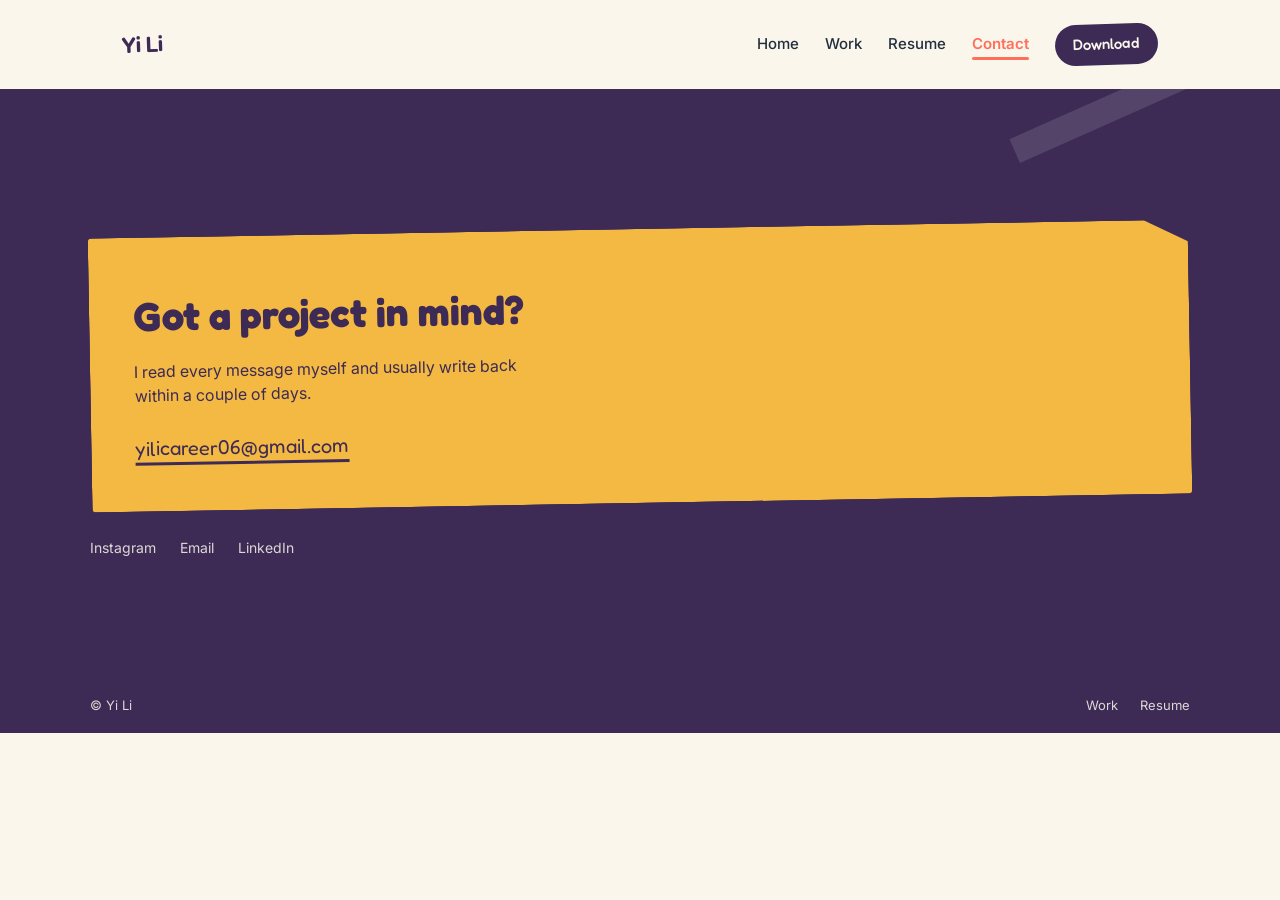
==== contact.html @ 8030fc18 "Changing Portfolio New Portfolio Look" ====
<!DOCTYPE html>
<html lang="en">
<head>
<meta charset="UTF-8">
<meta name="viewport" content="width=device-width, initial-scale=1.0">
<title>Contact — Yi Li</title>
<link rel="stylesheet" href="styles.css">
</head>
<body>

<div class="top-ribbon"><span class="fill"></span><span class="gray"></span><span class="coral"></span></div>

<nav>
  <a class="nav-mark" href="home.html">Yi Li</a>
  <div class="nav-links">
    <a href="home.html">Home</a>
    <a href="work.html">Work</a>
    <a href="resume.html">Resume</a>
    <a href="contact.html" class="active">Contact</a>
    <a class="resume-btn" href="./assets/Yi_Li_Resume_Updated (1).pdf" download>Download</a>
  </div>
</nav>

<main>
  <section class="contact-section">
    <div class="accent-stripe"></div>
    <div class="note">
      <h2>Got a project in mind?</h2>
      <p>I read every message myself and usually write back within a couple of days.</p>
      <a class="email" href="mailto:hello@samrivera.design">yilicareer06@gmail.com</a>
    </div>
    <div class="contact-social">
      <a href="#">Instagram</a>
      <a href="#">Email</a>
      <a href="#">LinkedIn</a>
    </div>
  </section>
</main>

<footer class="slim-footer">
  <div class="slim-footer-inner">
    <span>&copy; Yi Li</span>
    <div>
      <a href="work.html">Work</a>
      <a href="resume.html">Resume</a>
    </div>
  </div>
</footer>

</body>
</html>
---- styles.css ----
@import url('https://fonts.googleapis.com/css2?family=Fredoka:wght@400;500;600;700&family=Inter:wght@400;500;600&display=swap');

:root {
  --paper: #FAF6EC;
  --wall: #EFE7D8;
  --ink: #22303C;
  --marigold: #F4B942;
  --coral: #FF6F59;
  --teal: #2FA89E;
  --plum: #3D2B56;
  --muted: #6B6153;
}

* { box-sizing: border-box; margin: 0; padding: 0; }
html { scroll-behavior: smooth; }
body {
  font-family: 'Inter', sans-serif;
  background: var(--paper);
  color: var(--ink);
  line-height: 1.5;
  overflow-x: hidden;
}
.wrap { max-width: 1100px; margin: 0 auto; padding: 32px 0px 32px 0px; }

--- TOP RIBBON ---
.top-ribbon { display: flex; height: 10px; width: 100%; }
.top-ribbon .fill { flex: 1; background: var(--paper); }
.top-ribbon .gray { width: 140px; background: #D8CFC0; }
.top-ribbon .coral { width: 220px; background: var(--coral); }

/* --- NAV --- */
nav {
  display: flex;
  justify-content: space-between;
  align-items: center;
  padding: 24px 32px;
  max-width: 1100px;
  margin: 0 auto;
  width: 100%;
}
.nav-mark {
  font-family: 'Fredoka', sans-serif;
  font-weight: 600;
  font-size: 22px;
  color: var(--plum);
  transform: rotate(-2deg);
  display: inline-block;
  text-decoration: none;
}
.nav-links { display: flex; align-items: center; gap: 26px; }
.nav-links a {
  color: var(--ink);
  text-decoration: none;
  font-weight: 500;
  font-size: 15px;
  position: relative;
}
.nav-links a.active { color: var(--coral); font-weight: 600; }
.nav-links a:not(.resume-btn)::after {
  content: '';
  position: absolute;
  left: 0; bottom: -4px;
  width: 0%; height: 3px;
  background: var(--coral);
  border-radius: 2px;
  transition: width 0.25s ease;
}
.nav-links a:not(.resume-btn):hover::after { width: 100%; }
.nav-links a.active::after { width: 100%; }
.resume-btn {
  background: var(--plum);
  color: var(--paper) !important;
  padding: 9px 18px;
  border-radius: 30px;
  font-family: 'Fredoka', sans-serif;
  font-weight: 500;
  transform: rotate(-2deg);
  transition: transform 0.2s ease;
  display: inline-block;
}
.resume-btn:hover { transform: rotate(0deg); }

/* --- HERO --- */
.hero {
  position: relative;
  overflow: hidden;
  display: flex;
  align-items: center;
  justify-content: flex-end;
  min-height: 560px;
  max-width: 1300px;
  margin: 0 auto;
  padding: 40px 48px;
}
.hero .pill {
  position: absolute; left: -160px; top: 46%; transform: translateY(-50%);
  width: 440px; height: 270px; background: var(--coral); border-radius: 140px;
}
.hero .blob {
  position: absolute; right: -130px; bottom: -150px;
  width: 360px; height: 360px; background: var(--teal); border-radius: 50%;
}
.hero .dot {
  position: absolute; left: 40%; top: 12%;
  width: 44px; height: 44px; border-radius: 50%; background: var(--marigold);
}
.hero-content { position: relative; z-index: 2; width: 54%; min-width: 320px; }
.hero-content h1 {
  font-family: 'Fredoka', sans-serif;
  font-size: clamp(38px, 5vw, 64px);
  font-weight: 700;
  color: var(--plum);
  line-height: 1.05;
  margin-bottom: 14px;
}
.hero-content .tagline { font-family: 'Fredoka', sans-serif; font-size: 20px; color: var(--coral); margin-bottom: 18px; }
.hero-content .hero-sub { font-size: 16px; max-width: 42ch; color: #2b2114; }

/* --- PAGE HEADER (non-hero pages) --- */
.page-header { max-width: 1100px; margin: 0 auto; padding: 70px 32px 10px; }
.page-header h1 {
  font-family: 'Fredoka', sans-serif;
  font-size: clamp(32px, 4.5vw, 48px);
  font-weight: 700;
  color: var(--plum);
  margin-bottom: 10px;
}

/* --- SECTION LABELS --- */
.section-label { font-family: 'Fredoka', sans-serif; font-size: 28px; font-weight: 600; color: var(--plum); margin-bottom: 8px; }
.section-sub { color: var(--muted); margin-bottom: 32px; max-width: 55ch; }

/* --- CATEGORY FILTER --- */
.filter-row { display: flex; flex-wrap: wrap; gap: 10px; margin-bottom: 40px; }
.filter-btn {
  font-family: 'Fredoka', sans-serif; font-size: 14px; font-weight: 500;
  padding: 8px 18px; border-radius: 30px; border: 2px solid var(--plum);
  background: transparent; color: var(--plum); cursor: pointer;
  transition: background 0.2s ease, color 0.2s ease, transform 0.2s ease;
}
.filter-btn:hover { transform: translateY(-2px); }
.filter-btn.active { background: var(--plum); color: var(--paper); }

/* --- WORK GRID --- */
#work-grid-section { margin-bottom: 90px; }
.work-grid { display: grid; grid-template-columns: repeat(3, 1fr); gap: 28px; }
.work-card {
  position: relative; border-radius: 14px; aspect-ratio: 4 / 3;
  display: flex; align-items: center; justify-content: center; overflow: hidden;
  box-shadow: 0 10px 20px -8px rgba(0,0,0,0.18);
  transition: transform 0.2s ease, box-shadow 0.2s ease;
}
.work-card:hover { transform: translateY(-5px); box-shadow: 0 16px 28px -8px rgba(0,0,0,0.22); }
.work-card.is-hidden { display: none; }
.work-card h3 { font-family: 'Fredoka', sans-serif; font-size: 20px; font-weight: 600; color: white; text-align: center; padding: 0 18px; }
.work-card .meta-bar { position: absolute; bottom: 0; left: 0; right: 0; background: rgba(0,0,0,0.2); color: white; font-size: 12px; font-style: italic; padding: 9px 14px; }

/* --- ABOUT / SKILLS --- */
.about { display: grid; grid-template-columns: 1fr 1fr; gap: 60px; margin-bottom: 100px; align-items: start; }
.about-text p { margin-bottom: 16px; max-width: 48ch; color: #3a3226; }
.about-text .squiggle {
  text-decoration: none;
  background-image: url("data:image/svg+xml,%3Csvg xmlns='http://www.w3.org/2000/svg' viewBox='0 0 100 10' preserveAspectRatio='none'%3E%3Cpath d='M0 5 Q 5 0, 10 5 T 20 5 T 30 5 T 40 5 T 50 5 T 60 5 T 70 5 T 80 5 T 90 5 T 100 5' stroke='%23FF6F59' stroke-width='2' fill='none'/%3E%3C/svg%3E");
  background-repeat: repeat-x; background-position: bottom; background-size: 40px 8px;
  padding-bottom: 3px; color: inherit;
}
.sticker-cloud { display: flex; flex-wrap: wrap; gap: 14px; align-content: flex-start; }
.sticker { font-family: 'Fredoka', sans-serif; font-size: 14px; font-weight: 500; padding: 10px 18px; border-radius: 40px; color: white; }
.sticker:nth-child(4n+1) { background: var(--coral); transform: rotate(-4deg); }
.sticker:nth-child(4n+2) { background: var(--teal); transform: rotate(3deg); }
.sticker:nth-child(4n+3) { background: var(--plum); transform: rotate(-2deg); }
.sticker:nth-child(4n+4) { background: var(--marigold); color: var(--plum); transform: rotate(2deg); }

/* --- RESUME + TOOLKIT --- */
.resume-toolkit { margin-bottom: 90px; }
.rt-grid { display: grid; grid-template-columns: 1fr 1.3fr; gap: 60px; align-items: start; }
.resume-panel h3 { font-family: 'Fredoka', sans-serif; font-size: 19px; font-weight: 600; color: var(--plum); margin-bottom: 14px; }
.resume-placeholder {
  background: var(--wall); border-radius: 14px; height: 320px;
  display: flex; align-items: center; justify-content: center; text-align: center;
  color: var(--muted); font-style: italic; font-size: 14px; padding: 20px;
}
.resume-btn-inline {
  margin-top: 18px; display: inline-block; background: var(--plum); color: var(--paper);
  padding: 10px 22px; border-radius: 30px; text-decoration: none;
  font-family: 'Fredoka', sans-serif; font-weight: 500; transition: transform 0.2s ease;
}
.resume-btn-inline:hover { transform: translateY(-2px); }
.tool-circles { display: flex; flex-wrap: wrap; gap: 26px; }
.tool { width: 100px; display: flex; flex-direction: column; align-items: center; gap: 8px; }
.tool-badge {
  width: 66px; height: 66px; border-radius: 50%; display: flex; align-items: center; justify-content: center;
  font-family: 'Fredoka', sans-serif; font-weight: 600; font-size: 19px; color: white;
  box-shadow: 4px 5px 0 rgba(0,0,0,0.15); transition: transform 0.2s ease;
}
.tool:nth-child(6n+1) .tool-badge { background: var(--coral); }
.tool:nth-child(6n+2) .tool-badge { background: var(--teal); }
.tool:nth-child(6n+3) .tool-badge { background: var(--plum); }
.tool:nth-child(6n+4) .tool-badge { background: var(--marigold); color: var(--plum); }
.tool:nth-child(6n+5) .tool-badge { background: var(--coral); }
.tool:nth-child(6n+6) .tool-badge { background: var(--teal); }
.tool:hover .tool-badge { transform: translateY(-4px); }
.tool span.label { font-size: 13px; color: var(--muted); text-align: center; }

/* --- CONTACT (big CTA) --- */
.contact-section { background: var(--plum); color: var(--paper); padding: 140px 32px 120px; position: relative; overflow: hidden; }
.contact-section .accent-stripe {
  position: absolute; top: -20px; right: -60px; width: 340px; height: 26px;
  background: rgba(250, 246, 236, 0.12); transform: rotate(-24deg);
}
.note {
  max-width: 1100px; margin: 0 auto; background: var(--marigold); color: var(--plum);
  border-radius: 4px; padding: 48px 44px; position: relative; transform: rotate(-1deg);
  clip-path: polygon(0 0, 96% 0, 100% 8%, 100% 100%, 0 100%);
}
.note h2 { font-family: 'Fredoka', sans-serif; font-size: clamp(28px, 4vw, 40px); margin-bottom: 14px; }
.note p { max-width: 42ch; margin-bottom: 26px; }
.note a.email {
  font-family: 'Fredoka', sans-serif; font-size: 20px; color: var(--plum);
  text-decoration: none; border-bottom: 3px solid var(--plum); padding-bottom: 2px;
}
.contact-social { max-width: 1100px; margin: 34px auto 0; display: flex; gap: 24px; font-size: 14px; opacity: 0.85; position: relative; }
.contact-social a { color: var(--paper); text-decoration: none; }

/* --- SLIM FOOTER (every page) --- */
.slim-footer { background: var(--plum); color: var(--paper); padding: 18px 32px; }
.slim-footer-inner {
  max-width: 1100px; margin: 0 auto; display: flex; justify-content: space-between;
  align-items: center; flex-wrap: wrap; gap: 10px; font-size: 13px; opacity: 0.85;
}
.slim-footer-inner a { color: var(--paper); text-decoration: none; margin-left: 18px; }
.slim-footer-inner a:first-child { margin-left: 0; }

@media (max-width: 760px) {
  .hero { justify-content: center; text-align: center; min-height: auto; padding: 60px 24px 80px; }
  .hero-content { width: 100%; }
  .hero .pill, .hero .blob, .hero .dot { display: none; }
  .work-grid { grid-template-columns: 1fr; }
  .about { grid-template-columns: 1fr; }
  .rt-grid { grid-template-columns: 1fr; }
  nav { flex-direction: column; gap: 14px; }
  .slim-footer-inner { flex-direction: column; text-align: center; }
}

a:focus-visible, button:focus-visible { outline: 3px solid var(--coral); outline-offset: 3px; }
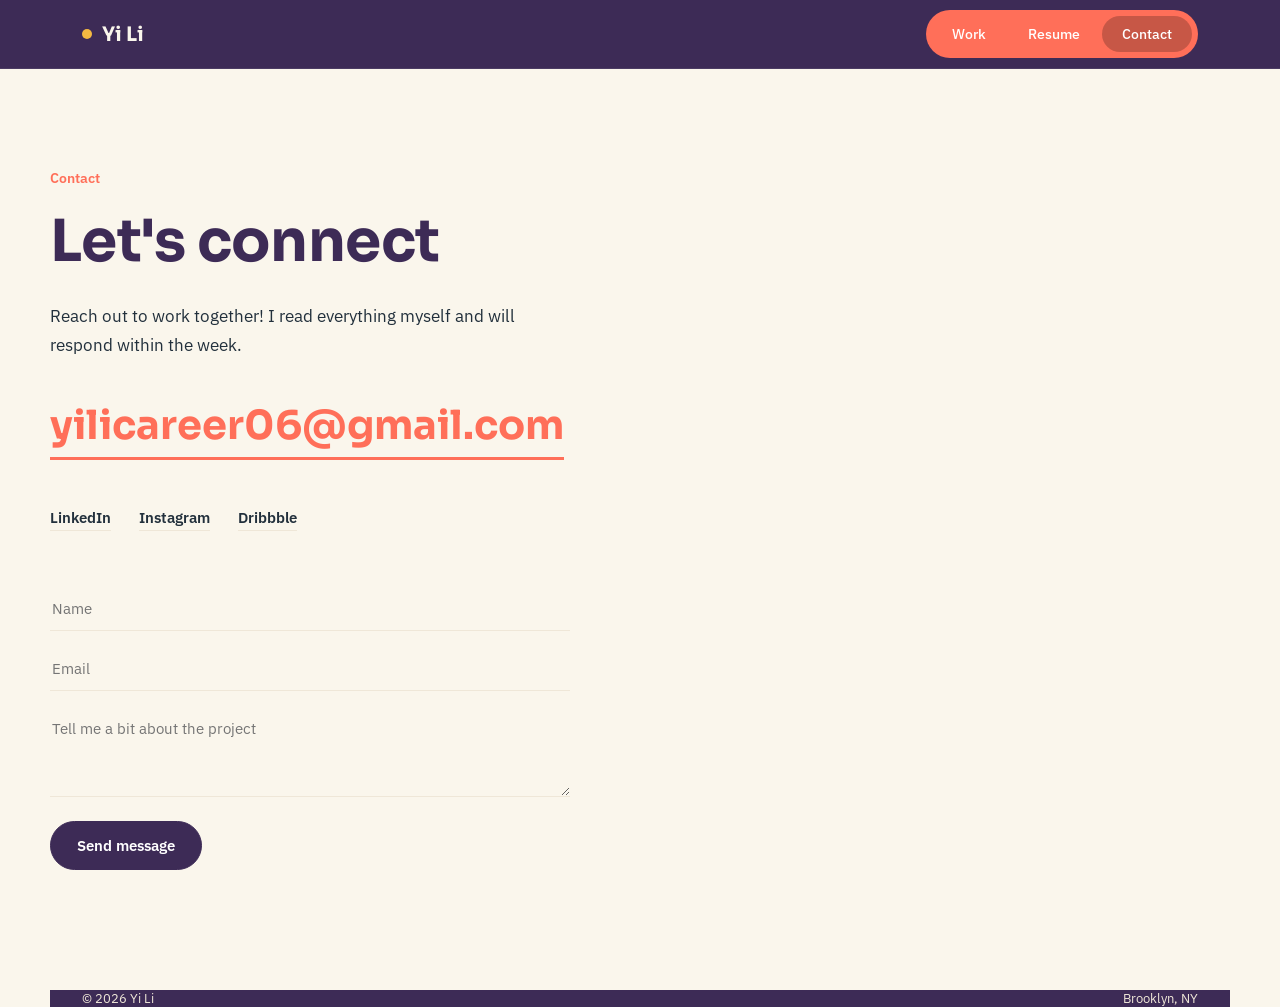
==== commit 01952f84: "New Style" ====
--- a/contact.html
+++ b/contact.html
@@ -4,48 +4,60 @@
 <meta charset="UTF-8">
 <meta name="viewport" content="width=device-width, initial-scale=1.0">
 <title>Contact — Yi Li</title>
+<link rel="preconnect" href="https://fonts.googleapis.com">
+<link rel="preconnect" href="https://fonts.gstatic.com" crossorigin>
+<link href="https://fonts.googleapis.com/css2?family=Sora:wght@400;500;600;700;800&family=IBM+Plex+Sans:wght@400;500;600&display=swap" rel="stylesheet">
 <link rel="stylesheet" href="styles.css">
 </head>
 <body>
 
-<div class="top-ribbon"><span class="fill"></span><span class="gray"></span><span class="coral"></span></div>
-
-<nav>
-  <a class="nav-mark" href="home.html">Yi Li</a>
-  <div class="nav-links">
-    <a href="home.html">Home</a>
-    <a href="work.html">Work</a>
-    <a href="resume.html">Resume</a>
-    <a href="contact.html" class="active">Contact</a>
-    <a class="resume-btn" href="./assets/Yi_Li_Resume_Updated (1).pdf" download>Download</a>
+<header class="topnav">
+  <div class="nav-inner">
+    <a class="brand" href="home.html"><span class="dot"></span>Yi Li</a>
+    <nav class="links">
+      <a href="work.html">Work</a>
+      <a href="resume.html">Resume</a>
+      <a href="contact.html" class="active">Contact</a>
+    </nav>
   </div>
-</nav>
+</header>
 
 <main>
-  <section class="contact-section">
-    <div class="accent-stripe"></div>
-    <div class="note">
-      <h2>Got a project in mind?</h2>
-      <p>I read every message myself and usually write back within a couple of days.</p>
-      <a class="email" href="mailto:hello@samrivera.design">yilicareer06@gmail.com</a>
+  <section class="page contact wrap">
+    <div class="section-label">Contact</div>
+    <h1>Let's connect</h1>
+    <p class="lead">Reach out to work together! I read everything myself and will respond within the week.</p>
+    <a class="email-link" href="mailto:yilicareer06@gmail.com">yilicareer06@gmail.com</a>
+    <div class="social-row">
+      <a href="#" target="_blank" rel="noopener">LinkedIn</a>
+      <a href="#" target="_blank" rel="noopener">Instagram</a>
+      <a href="#" target="_blank" rel="noopener">Dribbble</a>
     </div>
-    <div class="contact-social">
-      <a href="#">Instagram</a>
-      <a href="#">Email</a>
-      <a href="#">LinkedIn</a>
-    </div>
+    <form class="cf" onsubmit="return sendMail(event)">
+      <input type="text" placeholder="Name" id="cf-name" required>
+      <input type="email" placeholder="Email" id="cf-email" required>
+      <textarea placeholder="Tell me a bit about the project" id="cf-msg" required></textarea>
+      <button type="submit" class="btn primary">Send message</button>
+    </form>
   </section>
 </main>
 
-<footer class="slim-footer">
-  <div class="slim-footer-inner">
-    <span>&copy; Yi Li</span>
-    <div>
-      <a href="work.html">Work</a>
-      <a href="resume.html">Resume</a>
-    </div>
-  </div>
+<footer class="wrap">
+  <span>&copy; 2026 Yi Li</span>
+  <span>Brooklyn, NY</span>
 </footer>
+
+<script>
+function sendMail(e){
+  e.preventDefault();
+  const name = document.getElementById('cf-name').value;
+  const email = document.getElementById('cf-email').value;
+  const msg = document.getElementById('cf-msg').value;
+  const body = encodeURIComponent(`${msg}\n\n— ${name} (${email})`);
+  window.location.href = `mailto:hello@alexrivera.design?subject=Project inquiry&body=${body}`;
+  return false;
+}
+</script>
 
 </body>
 </html>
--- a/styles.css
+++ b/styles.css
@@ -1,245 +1,501 @@
-@import url('https://fonts.googleapis.com/css2?family=Fredoka:wght@400;500;600;700&family=Inter:wght@400;500;600&display=swap');
-
-:root {
-  --paper: #FAF6EC;
-  --wall: #EFE7D8;
-  --ink: #22303C;
-  --marigold: #F4B942;
-  --coral: #FF6F59;
-  --teal: #2FA89E;
-  --plum: #3D2B56;
-  --muted: #6B6153;
-}
-
-* { box-sizing: border-box; margin: 0; padding: 0; }
-html { scroll-behavior: smooth; }
-body {
-  font-family: 'Inter', sans-serif;
-  background: var(--paper);
-  color: var(--ink);
-  line-height: 1.5;
-  overflow-x: hidden;
-}
-.wrap { max-width: 1100px; margin: 0 auto; padding: 32px 0px 32px 0px; }
-
---- TOP RIBBON ---
-.top-ribbon { display: flex; height: 10px; width: 100%; }
-.top-ribbon .fill { flex: 1; background: var(--paper); }
-.top-ribbon .gray { width: 140px; background: #D8CFC0; }
-.top-ribbon .coral { width: 220px; background: var(--coral); }
-
-/* --- NAV --- */
-nav {
-  display: flex;
-  justify-content: space-between;
-  align-items: center;
-  padding: 24px 32px;
-  max-width: 1100px;
-  margin: 0 auto;
-  width: 100%;
-}
-.nav-mark {
-  font-family: 'Fredoka', sans-serif;
-  font-weight: 600;
-  font-size: 22px;
-  color: var(--plum);
-  transform: rotate(-2deg);
-  display: inline-block;
-  text-decoration: none;
-}
-.nav-links { display: flex; align-items: center; gap: 26px; }
-.nav-links a {
-  color: var(--ink);
-  text-decoration: none;
-  font-weight: 500;
-  font-size: 15px;
-  position: relative;
-}
-.nav-links a.active { color: var(--coral); font-weight: 600; }
-.nav-links a:not(.resume-btn)::after {
-  content: '';
-  position: absolute;
-  left: 0; bottom: -4px;
-  width: 0%; height: 3px;
-  background: var(--coral);
-  border-radius: 2px;
-  transition: width 0.25s ease;
-}
-.nav-links a:not(.resume-btn):hover::after { width: 100%; }
-.nav-links a.active::after { width: 100%; }
-.resume-btn {
-  background: var(--plum);
-  color: var(--paper) !important;
-  padding: 9px 18px;
-  border-radius: 30px;
-  font-family: 'Fredoka', sans-serif;
-  font-weight: 500;
-  transform: rotate(-2deg);
-  transition: transform 0.2s ease;
-  display: inline-block;
-}
-.resume-btn:hover { transform: rotate(0deg); }
-
-/* --- HERO --- */
-.hero {
-  position: relative;
-  overflow: hidden;
-  display: flex;
-  align-items: center;
-  justify-content: flex-end;
-  min-height: 560px;
-  max-width: 1300px;
-  margin: 0 auto;
-  padding: 40px 48px;
-}
-.hero .pill {
-  position: absolute; left: -160px; top: 46%; transform: translateY(-50%);
-  width: 440px; height: 270px; background: var(--coral); border-radius: 140px;
-}
-.hero .blob {
-  position: absolute; right: -130px; bottom: -150px;
-  width: 360px; height: 360px; background: var(--teal); border-radius: 50%;
-}
-.hero .dot {
-  position: absolute; left: 40%; top: 12%;
-  width: 44px; height: 44px; border-radius: 50%; background: var(--marigold);
-}
-.hero-content { position: relative; z-index: 2; width: 54%; min-width: 320px; }
-.hero-content h1 {
-  font-family: 'Fredoka', sans-serif;
-  font-size: clamp(38px, 5vw, 64px);
-  font-weight: 700;
-  color: var(--plum);
-  line-height: 1.05;
-  margin-bottom: 14px;
-}
-.hero-content .tagline { font-family: 'Fredoka', sans-serif; font-size: 20px; color: var(--coral); margin-bottom: 18px; }
-.hero-content .hero-sub { font-size: 16px; max-width: 42ch; color: #2b2114; }
-
-/* --- PAGE HEADER (non-hero pages) --- */
-.page-header { max-width: 1100px; margin: 0 auto; padding: 70px 32px 10px; }
-.page-header h1 {
-  font-family: 'Fredoka', sans-serif;
-  font-size: clamp(32px, 4.5vw, 48px);
-  font-weight: 700;
-  color: var(--plum);
-  margin-bottom: 10px;
-}
-
-/* --- SECTION LABELS --- */
-.section-label { font-family: 'Fredoka', sans-serif; font-size: 28px; font-weight: 600; color: var(--plum); margin-bottom: 8px; }
-.section-sub { color: var(--muted); margin-bottom: 32px; max-width: 55ch; }
-
-/* --- CATEGORY FILTER --- */
-.filter-row { display: flex; flex-wrap: wrap; gap: 10px; margin-bottom: 40px; }
-.filter-btn {
-  font-family: 'Fredoka', sans-serif; font-size: 14px; font-weight: 500;
-  padding: 8px 18px; border-radius: 30px; border: 2px solid var(--plum);
-  background: transparent; color: var(--plum); cursor: pointer;
-  transition: background 0.2s ease, color 0.2s ease, transform 0.2s ease;
-}
-.filter-btn:hover { transform: translateY(-2px); }
-.filter-btn.active { background: var(--plum); color: var(--paper); }
-
-/* --- WORK GRID --- */
-#work-grid-section { margin-bottom: 90px; }
-.work-grid { display: grid; grid-template-columns: repeat(3, 1fr); gap: 28px; }
-.work-card {
-  position: relative; border-radius: 14px; aspect-ratio: 4 / 3;
-  display: flex; align-items: center; justify-content: center; overflow: hidden;
-  box-shadow: 0 10px 20px -8px rgba(0,0,0,0.18);
-  transition: transform 0.2s ease, box-shadow 0.2s ease;
-}
-.work-card:hover { transform: translateY(-5px); box-shadow: 0 16px 28px -8px rgba(0,0,0,0.22); }
-.work-card.is-hidden { display: none; }
-.work-card h3 { font-family: 'Fredoka', sans-serif; font-size: 20px; font-weight: 600; color: white; text-align: center; padding: 0 18px; }
-.work-card .meta-bar { position: absolute; bottom: 0; left: 0; right: 0; background: rgba(0,0,0,0.2); color: white; font-size: 12px; font-style: italic; padding: 9px 14px; }
-
-/* --- ABOUT / SKILLS --- */
-.about { display: grid; grid-template-columns: 1fr 1fr; gap: 60px; margin-bottom: 100px; align-items: start; }
-.about-text p { margin-bottom: 16px; max-width: 48ch; color: #3a3226; }
-.about-text .squiggle {
-  text-decoration: none;
-  background-image: url("data:image/svg+xml,%3Csvg xmlns='http://www.w3.org/2000/svg' viewBox='0 0 100 10' preserveAspectRatio='none'%3E%3Cpath d='M0 5 Q 5 0, 10 5 T 20 5 T 30 5 T 40 5 T 50 5 T 60 5 T 70 5 T 80 5 T 90 5 T 100 5' stroke='%23FF6F59' stroke-width='2' fill='none'/%3E%3C/svg%3E");
-  background-repeat: repeat-x; background-position: bottom; background-size: 40px 8px;
-  padding-bottom: 3px; color: inherit;
-}
-.sticker-cloud { display: flex; flex-wrap: wrap; gap: 14px; align-content: flex-start; }
-.sticker { font-family: 'Fredoka', sans-serif; font-size: 14px; font-weight: 500; padding: 10px 18px; border-radius: 40px; color: white; }
-.sticker:nth-child(4n+1) { background: var(--coral); transform: rotate(-4deg); }
-.sticker:nth-child(4n+2) { background: var(--teal); transform: rotate(3deg); }
-.sticker:nth-child(4n+3) { background: var(--plum); transform: rotate(-2deg); }
-.sticker:nth-child(4n+4) { background: var(--marigold); color: var(--plum); transform: rotate(2deg); }
-
-/* --- RESUME + TOOLKIT --- */
-.resume-toolkit { margin-bottom: 90px; }
-.rt-grid { display: grid; grid-template-columns: 1fr 1.3fr; gap: 60px; align-items: start; }
-.resume-panel h3 { font-family: 'Fredoka', sans-serif; font-size: 19px; font-weight: 600; color: var(--plum); margin-bottom: 14px; }
-.resume-placeholder {
-  background: var(--wall); border-radius: 14px; height: 320px;
-  display: flex; align-items: center; justify-content: center; text-align: center;
-  color: var(--muted); font-style: italic; font-size: 14px; padding: 20px;
-}
-.resume-btn-inline {
-  margin-top: 18px; display: inline-block; background: var(--plum); color: var(--paper);
-  padding: 10px 22px; border-radius: 30px; text-decoration: none;
-  font-family: 'Fredoka', sans-serif; font-weight: 500; transition: transform 0.2s ease;
-}
-.resume-btn-inline:hover { transform: translateY(-2px); }
-.tool-circles { display: flex; flex-wrap: wrap; gap: 26px; }
-.tool { width: 100px; display: flex; flex-direction: column; align-items: center; gap: 8px; }
-.tool-badge {
-  width: 66px; height: 66px; border-radius: 50%; display: flex; align-items: center; justify-content: center;
-  font-family: 'Fredoka', sans-serif; font-weight: 600; font-size: 19px; color: white;
-  box-shadow: 4px 5px 0 rgba(0,0,0,0.15); transition: transform 0.2s ease;
-}
-.tool:nth-child(6n+1) .tool-badge { background: var(--coral); }
-.tool:nth-child(6n+2) .tool-badge { background: var(--teal); }
-.tool:nth-child(6n+3) .tool-badge { background: var(--plum); }
-.tool:nth-child(6n+4) .tool-badge { background: var(--marigold); color: var(--plum); }
-.tool:nth-child(6n+5) .tool-badge { background: var(--coral); }
-.tool:nth-child(6n+6) .tool-badge { background: var(--teal); }
-.tool:hover .tool-badge { transform: translateY(-4px); }
-.tool span.label { font-size: 13px; color: var(--muted); text-align: center; }
-
-/* --- CONTACT (big CTA) --- */
-.contact-section { background: var(--plum); color: var(--paper); padding: 140px 32px 120px; position: relative; overflow: hidden; }
-.contact-section .accent-stripe {
-  position: absolute; top: -20px; right: -60px; width: 340px; height: 26px;
-  background: rgba(250, 246, 236, 0.12); transform: rotate(-24deg);
-}
-.note {
-  max-width: 1100px; margin: 0 auto; background: var(--marigold); color: var(--plum);
-  border-radius: 4px; padding: 48px 44px; position: relative; transform: rotate(-1deg);
-  clip-path: polygon(0 0, 96% 0, 100% 8%, 100% 100%, 0 100%);
-}
-.note h2 { font-family: 'Fredoka', sans-serif; font-size: clamp(28px, 4vw, 40px); margin-bottom: 14px; }
-.note p { max-width: 42ch; margin-bottom: 26px; }
-.note a.email {
-  font-family: 'Fredoka', sans-serif; font-size: 20px; color: var(--plum);
-  text-decoration: none; border-bottom: 3px solid var(--plum); padding-bottom: 2px;
-}
-.contact-social { max-width: 1100px; margin: 34px auto 0; display: flex; gap: 24px; font-size: 14px; opacity: 0.85; position: relative; }
-.contact-social a { color: var(--paper); text-decoration: none; }
-
-/* --- SLIM FOOTER (every page) --- */
-.slim-footer { background: var(--plum); color: var(--paper); padding: 18px 32px; }
-.slim-footer-inner {
-  max-width: 1100px; margin: 0 auto; display: flex; justify-content: space-between;
-  align-items: center; flex-wrap: wrap; gap: 10px; font-size: 13px; opacity: 0.85;
-}
-.slim-footer-inner a { color: var(--paper); text-decoration: none; margin-left: 18px; }
-.slim-footer-inner a:first-child { margin-left: 0; }
-
-@media (max-width: 760px) {
-  .hero { justify-content: center; text-align: center; min-height: auto; padding: 60px 24px 80px; }
-  .hero-content { width: 100%; }
-  .hero .pill, .hero .blob, .hero .dot { display: none; }
-  .work-grid { grid-template-columns: 1fr; }
-  .about { grid-template-columns: 1fr; }
-  .rt-grid { grid-template-columns: 1fr; }
-  nav { flex-direction: column; gap: 14px; }
-  .slim-footer-inner { flex-direction: column; text-align: center; }
-}
-
-a:focus-visible, button:focus-visible { outline: 3px solid var(--coral); outline-offset: 3px; }+:root{
+    --paper:#FAF6EC;
+    --wall:#EFE7D8;
+    --ink:#22303C;
+    --coral:#FF6F59;
+    --teal:#2FA89E;
+    --marigold:#F4B942;
+    --plum:#3D2B56;
+    --muted:#6B6153;
+    --nav-h:68px;
+    --max:1180px;
+  }
+  *{box-sizing:border-box;}
+  html{scroll-behavior:smooth;}
+  body{
+    margin:0;
+    font-family:'IBM Plex Sans', sans-serif;
+    color:var(--ink);
+    background:var(--paper);
+    -webkit-font-smoothing:antialiased;
+  }
+  h1,h2,h3,.display{
+    font-family:'Sora', sans-serif;
+    margin:0;
+    letter-spacing:-0.01em;
+    color:var(--plum);
+  }
+  a{color:inherit; text-decoration:none;}
+  button{font-family:inherit;}
+  .wrap{max-width:var(--max); margin:0 auto; padding:0 32px;}
+
+  /* ---------- NAV ---------- */
+  header.topnav{
+    position:sticky; top:0; z-index:100;
+    background:var(--plum);
+    border-bottom:1px solid rgba(255,255,255,0.08);
+  }
+  .nav-inner{
+    max-width:var(--max); margin:0 auto; padding:0 32px;
+    height:var(--nav-h);
+    display:flex; align-items:center; justify-content:space-between;
+  }
+  .brand{
+    font-family:'Sora', sans-serif; font-weight:700; font-size:20px;
+    color:var(--paper);
+    display:flex; align-items:center; gap:10px; cursor:pointer;
+  }
+  .brand .dot{width:10px;height:10px;border-radius:50%;background:var(--marigold);display:inline-block;}
+  nav.links{
+    background:var(--coral);
+    border-radius:999px;
+    display:flex;
+    padding:6px;
+    gap:2px;
+  }
+  nav.links a{
+    padding:9px 20px;
+    border-radius:999px;
+    font-size:14px;
+    font-weight:500;
+    color:#fff;
+    transition:background .15s ease;
+  }
+  nav.links a:hover, nav.links a.active{
+    background:rgba(0,0,0,0.22);
+  }
+  .nav-toggle{display:none;}
+
+  @media (max-width:640px){
+    nav.links a{padding:8px 12px; font-size:13px;}
+    .wrap{padding:0 20px;}
+    .nav-inner{padding:0 20px;}
+  }
+
+  main{min-height:calc(100vh - var(--nav-h));}
+  .page{animation:rise .5s ease both;}
+  @keyframes rise{
+    from{opacity:0; transform:translateY(10px);}
+    to{opacity:1; transform:translateY(0);}
+  }
+  @media (prefers-reduced-motion: reduce){
+    .page{animation:none;}
+  }
+
+  /* ---------- HOME / HERO ---------- */
+  .hero{
+    position:relative;
+    overflow:hidden;
+    padding:72px 0 96px;
+  }
+  .hero-grid{
+    display:grid;
+    grid-template-columns:0.9fr 1.1fr;
+    gap:56px;
+    align-items:center;
+  }
+  .blob{
+    position:relative;
+    background:var(--teal);
+    border-radius:0 160px 160px 0;
+    aspect-ratio:4/5;
+    width:100%;
+    display:flex;
+    align-items:flex-end;
+    overflow:hidden;
+  }
+  .blob svg{width:100%; height:100%;}
+  .hero-copy .eyebrow{
+    font-size:15px; color:var(--muted); margin-bottom:14px; font-weight:500;
+  }
+  .hero-copy h1{
+    font-size:clamp(40px, 6vw, 72px);
+    line-height:1.02;
+    font-weight:700;
+  }
+  .hero-copy p.lead{
+    margin-top:22px;
+    font-size:18px;
+    line-height:1.6;
+    color:var(--ink);
+    max-width:52ch;
+  }
+  .cta-row{margin-top:34px; display:flex; gap:14px; flex-wrap:wrap;}
+  .btn{
+    display:inline-flex; align-items:center; gap:8px;
+    padding:14px 26px;
+    border-radius:999px;
+    font-size:15px; font-weight:600;
+    border:1.5px solid var(--plum);
+    color:var(--plum);
+    cursor:pointer;
+    background:transparent;
+  }
+  .btn.primary{background:var(--plum); color:#fff; border-color:var(--plum);}
+  .btn.primary:hover{background:var(--coral); border-color:var(--coral);}
+  .btn.ghost:hover{background:var(--plum); color:#fff;}
+
+  .stripe{
+    position:absolute;
+    right:-40px; bottom:-60px;
+    width:420px; height:70px;
+    background:var(--wall);
+    transform:rotate(-32deg);
+    z-index:-1;
+  }
+
+  @media (max-width:860px){
+    .hero-grid{grid-template-columns:1fr; gap:36px;}
+    .blob{border-radius:32px; aspect-ratio:16/10;}
+  }
+
+  /* ---------- ABOUT (merged w/ home) ---------- */
+  .about{
+    padding:80px 0 100px;
+    border-top:1px solid var(--wall);
+  }
+  .about-grid{
+    display:grid;
+    grid-template-columns:1fr 1fr;
+    gap:64px;
+  }
+  .section-label{
+    font-size:14px; color:var(--coral); font-weight:600; margin-bottom:16px;
+  }
+  .about h2{font-size:clamp(28px,3.4vw,38px); font-weight:700; margin-bottom:20px;}
+  .about p{font-size:16px; line-height:1.75; color:var(--ink); margin:0 0 16px;}
+  .do-list{list-style:none; margin:0; padding:0;}
+  .do-list li{
+    display:flex; gap:16px;
+    padding:20px 0;
+    border-top:1px solid var(--wall);
+  }
+  .do-list li:last-child{border-bottom:1px solid var(--wall);}
+  .do-list .mark{
+    width:9px;height:9px;border-radius:50%;background:var(--marigold);
+    margin-top:8px; flex-shrink:0;
+  }
+  .do-list h3{font-size:17px; font-weight:600; margin-bottom:6px;}
+  .do-list p{margin:0; font-size:15px; color:var(--muted);}
+
+  @media (max-width:860px){
+    .about-grid{grid-template-columns:1fr;}
+  }
+
+  /* -- profile photo -- */
+  .about-photo{
+    width:168px; height:168px;
+    border-radius:28px;
+    overflow:hidden;
+    margin-bottom:26px;
+    background:var(--wall);
+    position:relative;
+  }
+  .about-photo img{width:100%; height:100%; object-fit:cover; display:block;}
+  .photo-fallback{
+    display:none; position:absolute; inset:0;
+    flex-direction:column; align-items:center; justify-content:center; gap:8px;
+    color:var(--muted); font-size:11px; font-weight:600; text-align:center;
+    background:var(--wall);
+  }
+  .photo-fallback svg{width:38px; height:38px; opacity:0.6;}
+
+  /* -- hobby / interests interactive area -- */
+  .hobbies-block{
+    margin-top:64px;
+    padding-top:56px;
+    border-top:1px solid var(--wall);
+  }
+  .hobbies-block .head-row{
+    display:flex; justify-content:space-between; align-items:flex-end; flex-wrap:wrap; gap:12px;
+    margin-bottom:24px;
+  }
+  .hobbies-block h2{font-size:clamp(24px,3vw,32px); font-weight:700;}
+  .hobbies-block .hint{font-size:13px; color:var(--muted); font-weight:500;}
+  .hobby-box{
+    position:relative;
+    height:280px;
+    border-radius:22px;
+    background:var(--wall);
+    border:1.5px dashed var(--muted);
+    overflow:hidden;
+  }
+  .hobby-pill{
+    position:absolute;
+    padding:11px 20px;
+    border-radius:999px;
+    font-size:14px; font-weight:600;
+    color:#fff;
+    cursor:grab;
+    user-select:none;
+    touch-action:none;
+    box-shadow:0 8px 18px rgba(0,0,0,0.12);
+    animation:bob 5s ease-in-out infinite;
+    white-space:nowrap;
+  }
+  .hobby-pill:active{cursor:grabbing;}
+  .hobby-pill.tone-coral{background:var(--coral);}
+  .hobby-pill.tone-marigold{background:var(--marigold);}
+  .hobby-pill.tone-plum{background:var(--plum);}
+  @keyframes bob{
+    0%,100%{transform:translate(0,0) rotate(0deg);}
+    50%{transform:translate(5px,-9px) rotate(-2deg);}
+  }
+  @media (prefers-reduced-motion: reduce){
+    .hobby-pill{animation:none;}
+  }
+  @media (max-width:640px){
+    .hobby-box{height:340px;}
+  }
+
+  /* ---------- WORK PAGE ---------- */
+  .page-head{padding:64px 0 8px;}
+  .page-head h1{font-size:clamp(34px,4.4vw,52px); font-weight:700;}
+  .page-head p{margin-top:16px; font-size:16px; color:var(--muted); max-width:56ch;}
+
+  .filters{
+    display:flex; gap:10px; flex-wrap:wrap;
+    padding:36px 0 8px;
+  }
+  .filter-btn{
+    padding:10px 20px;
+    border-radius:999px;
+    border:1.5px solid var(--wall);
+    background:transparent;
+    color:var(--ink);
+    font-size:14px; font-weight:500;
+    cursor:pointer;
+    transition:all .15s ease;
+  }
+  .filter-btn:hover{border-color:var(--plum);}
+  .filter-btn.active{background:var(--plum); color:#fff; border-color:var(--plum);}
+
+  .grid-work-wrap{position:relative; padding:36px 0 20px;}
+  .grid-work{
+    display:grid;
+    grid-template-rows:repeat(2, minmax(0,1fr));
+    grid-auto-flow:column;
+    grid-auto-columns:300px;
+    gap:22px 26px;
+    overflow-x:auto;
+    scroll-snap-type:x proximity;
+    padding:6px 4px 24px;
+    -webkit-overflow-scrolling:touch;
+    scrollbar-width:thin;
+    scrollbar-color:var(--wall) transparent;
+  }
+  .grid-work::-webkit-scrollbar{height:6px;}
+  .grid-work::-webkit-scrollbar-track{background:transparent;}
+  .grid-work::-webkit-scrollbar-thumb{background:var(--wall); border-radius:3px;}
+  .grid-work::-webkit-scrollbar-thumb:hover{background:var(--muted);}
+
+  .card{
+    cursor:pointer;
+    display:block;
+    width:100%;
+    scroll-snap-align:start;
+  }
+  @media (max-width:640px){ .grid-work{grid-auto-columns:78vw;} }
+
+  .scroll-arrow{
+    position:absolute; top:50%; transform:translateY(-50%);
+    width:44px; height:44px; border-radius:50%;
+    background:#fff; border:1.5px solid var(--wall);
+    display:flex; align-items:center; justify-content:center;
+    cursor:pointer; z-index:5;
+    color:var(--plum);
+    box-shadow:0 8px 20px rgba(0,0,0,0.08);
+    transition:opacity .15s ease, border-color .15s ease;
+  }
+  .scroll-arrow:hover{border-color:var(--plum);}
+  .scroll-arrow.left{left:-6px;}
+  .scroll-arrow.right{right:-6px;}
+  .scroll-arrow[disabled]{opacity:0; pointer-events:none;}
+  @media (max-width:820px){ .scroll-arrow{display:none;} }
+
+  .grid-work-wrap::before, .grid-work-wrap::after{
+    content:''; position:absolute; top:6px; bottom:30px; width:56px; z-index:4; pointer-events:none;
+  }
+  .grid-work-wrap::before{left:0; background:linear-gradient(90deg, var(--paper), transparent);}
+  .grid-work-wrap::after{right:0; background:linear-gradient(270deg, var(--paper), transparent);}
+  .card-thumb{
+    background:var(--coral);
+    aspect-ratio:4/3.2;
+    border-radius:14px;
+    overflow:hidden;
+    position:relative;
+    transition:transform .18s ease;
+  }
+  .card:hover .card-thumb{transform:translateY(-4px);}
+  .card-thumb svg{width:100%; height:100%;}
+  .card-meta{display:flex; justify-content:space-between; align-items:baseline; margin-top:14px;}
+  .card-meta h3{font-size:17px; font-weight:600; color:var(--ink);}
+  .card-meta span{font-size:13px; color:var(--muted);}
+  .card-tag{font-size:12.5px; color:var(--coral); font-weight:600; margin-top:4px; text-transform:capitalize;}
+
+  /* ---------- WORK DETAIL ---------- */
+  .detail-top{padding:48px 0 0;}
+  .back-link{
+    display:inline-flex; align-items:center; gap:8px;
+    font-size:14px; font-weight:600; color:var(--ink);
+    padding:8px 0; cursor:pointer;
+  }
+  .back-link:hover{color:var(--coral);}
+  .detail-head{padding:20px 0 40px; display:flex; justify-content:space-between; align-items:flex-end; gap:24px; flex-wrap:wrap;}
+  .detail-head h1{font-size:clamp(30px,4vw,46px); font-weight:700; max-width:18ch;}
+  .detail-meta{display:flex; gap:36px; flex-wrap:wrap;}
+  .detail-meta div{font-size:13px;}
+  .detail-meta .k{color:var(--muted); margin-bottom:4px;}
+  .detail-meta .v{font-weight:600; color:var(--ink);}
+
+  .hero-image{
+    background:var(--coral);
+    border-radius:18px;
+    aspect-ratio:16/8.5;
+    overflow:hidden;
+    margin-bottom:44px;
+  }
+  .hero-image svg{width:100%; height:100%;}
+
+  .detail-body{
+    display:grid;
+    grid-template-columns:1fr 1fr;
+    gap:60px;
+    padding-bottom:60px;
+  }
+  .detail-body p{font-size:16px; line-height:1.75; color:var(--ink); margin:0 0 18px;}
+  .highlights{list-style:none; margin:0 0 28px; padding:0; display:flex; flex-direction:column; gap:12px;}
+  .highlights li{
+    display:flex; gap:12px; align-items:flex-start;
+    font-size:15px; line-height:1.6; color:var(--ink);
+  }
+  .highlights .hmark{
+    width:20px; height:20px; border-radius:50%;
+    background:var(--plum); color:#fff;
+    flex-shrink:0; margin-top:2px;
+    display:flex; align-items:center; justify-content:center;
+    font-size:11px; font-weight:700;
+  }
+  .side-shots{display:flex; flex-direction:column; gap:20px;}
+  .shot{background:var(--teal); border-radius:14px; aspect-ratio:4/3; overflow:hidden;}
+  .shot svg{width:100%; height:100%;}
+
+  @media (max-width:820px){ .detail-body{grid-template-columns:1fr;} }
+
+  .next-proj{
+    border-top:1px solid var(--wall);
+    padding:36px 0 90px;
+    display:flex; justify-content:space-between; align-items:center;
+  }
+  .next-proj .k{font-size:13px; color:var(--muted); margin-bottom:6px;}
+  .next-proj h3{font-size:22px; font-weight:700;}
+  .next-proj:hover h3{color:var(--coral);}
+
+  /* ---------- RESUME ---------- */
+  .resume-head{
+    padding:64px 0 8px;
+    display:flex; justify-content:space-between; align-items:flex-end; flex-wrap:wrap; gap:20px;
+  }
+  .resume-grid{
+    display:grid;
+    grid-template-columns:1.3fr 1fr;
+    gap:56px;
+    padding:40px 0 100px;
+    align-items:start;
+  }
+  .doc{
+    background:var(--wall);
+    border:1px solid var(--wall);
+    border-radius:16px;
+    padding:40px;
+  }
+  .doc h2{font-size:15px; text-transform:none; font-weight:700; color:var(--coral); margin-bottom:24px;}
+  .doc h2:not(:first-child){margin-top:36px;}
+  .role{padding:18px 0; border-bottom:1px solid rgba(34,48,60,0.12);}
+  .role:last-child{border-bottom:none;}
+  .role-top{display:flex; justify-content:space-between; gap:12px; flex-wrap:wrap;}
+  .role-top .r-title{font-weight:600; font-size:16px; color:var(--ink);}
+  .role-top .r-time{font-size:13px; color:var(--muted); white-space:nowrap;}
+  .role .r-org{font-size:14px; color:var(--muted); margin-top:2px;}
+  .role p{font-size:14.5px; color:var(--ink); line-height:1.65; margin:10px 0 0;}
+
+  /* -- resume PDF panel -- */
+  .pdf-doc{padding:26px;}
+  .pdf-frame{
+    background:#fff;
+    border:1px solid var(--wall);
+    border-radius:12px;
+    overflow:hidden;
+    min-height:800px;
+  }
+  .pdf-frame iframe{width:100%; height:100%; min-height:800px; border:0; display:block;}
+  @media (max-width:860px){
+    .pdf-frame, .pdf-frame iframe{min-height:520px;}
+  }
+
+  .soft-title{font-size:15px; font-weight:700; color:var(--coral); margin-bottom:24px;}
+  .soft-grid{
+    display:grid;
+    grid-template-columns:repeat(3, 1fr);
+    gap:26px 18px;
+  }
+  .soft-item{display:flex; flex-direction:column; align-items:center; gap:10px; text-align:center;}
+  .soft-circle{
+    width:64px; height:64px; border-radius:50%;
+    background:var(--coral);
+    display:flex; align-items:center; justify-content:center;
+    color:#fff; font-family:'Sora',sans-serif; font-weight:700; font-size:14px;
+  }
+  .soft-item span{font-size:12.5px; color:var(--muted);}
+
+  @media (max-width:860px){
+    .resume-grid{grid-template-columns:1fr;}
+    .doc{padding:26px;}
+  }
+
+  /* ---------- CONTACT ---------- */
+  .contact{
+    padding:100px 0 120px;
+    text-align:left;
+  }
+  .contact .section-label{margin-bottom:18px;}
+  .contact h1{
+    font-size:clamp(32px,5.4vw,58px);
+    font-weight:700;
+    max-width:16ch;
+    margin-bottom:24px;
+  }
+  .contact p.lead{font-size:17px; color:var(--ink); max-width:52ch; line-height:1.7; margin-bottom:40px;}
+  .email-link{
+    font-family:'Sora',sans-serif;
+    font-size:clamp(24px,4vw,40px);
+    font-weight:700;
+    color:var(--coral);
+    display:inline-block;
+    border-bottom:3px solid var(--coral);
+    padding-bottom:6px;
+    margin-bottom:48px;
+  }
+  .email-link:hover{color:var(--plum); border-color:var(--plum);}
+  .social-row{display:flex; gap:28px; flex-wrap:wrap; margin-bottom:56px;}
+  .social-row a{font-size:15px; font-weight:600; padding-bottom:3px; border-bottom:1.5px solid var(--wall); color:var(--ink);}
+  .social-row a:hover{border-color:var(--plum);}
+
+  form.cf{max-width:520px; display:flex; flex-direction:column; gap:16px;}
+  form.cf input, form.cf textarea{
+    border:none; border-bottom:1.5px solid var(--wall);
+    padding:12px 2px; font-size:15px; font-family:inherit;
+    color:var(--ink);
+    background:transparent; outline:none;
+  }
+  form.cf input:focus, form.cf textarea:focus{border-color:var(--coral);}
+  form.cf textarea{resize:vertical; min-height:90px;}
+  form.cf button{margin-top:8px; align-self:flex-start;}
+
+  footer{
+    background:var(--plum);
+    padding:26px 0;
+    font-size:13px;
+    color:var(--wall);
+    display:flex; justify-content:space-between; flex-wrap:wrap; gap:8px;
+  }
